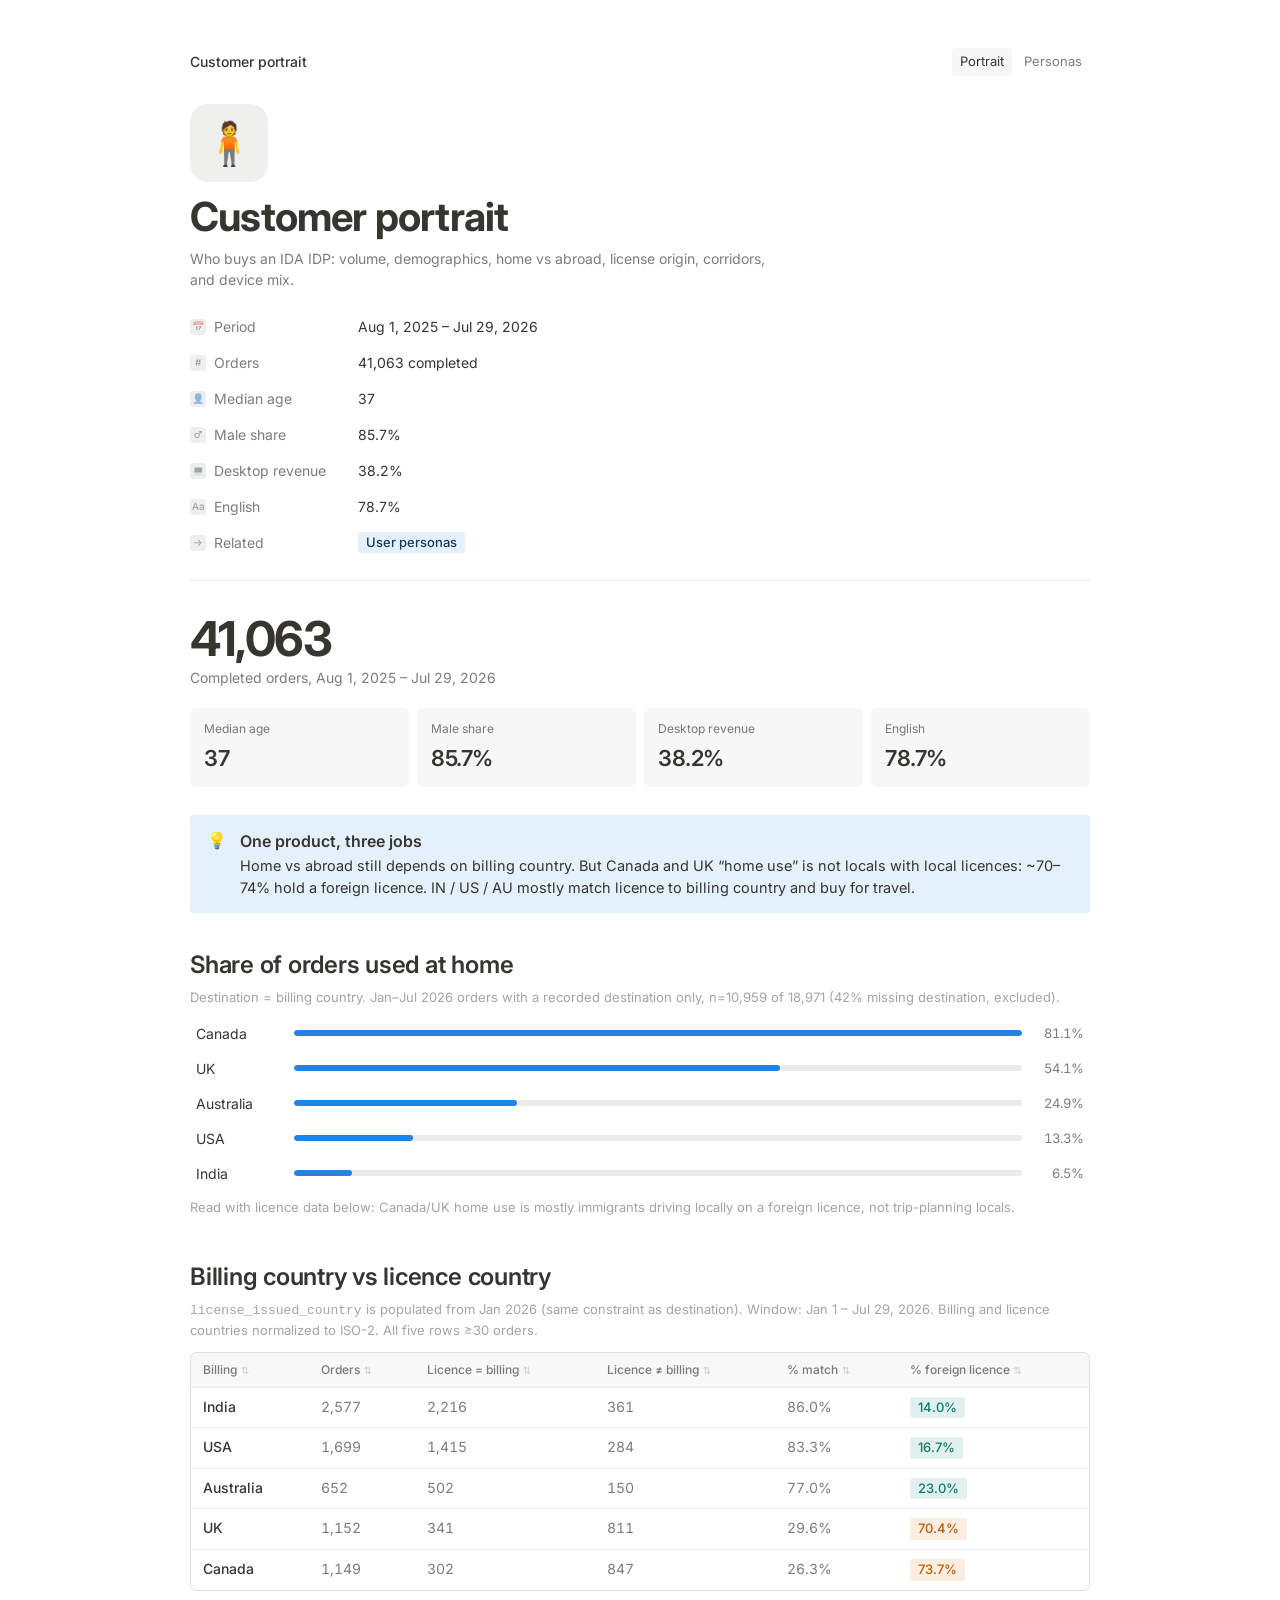
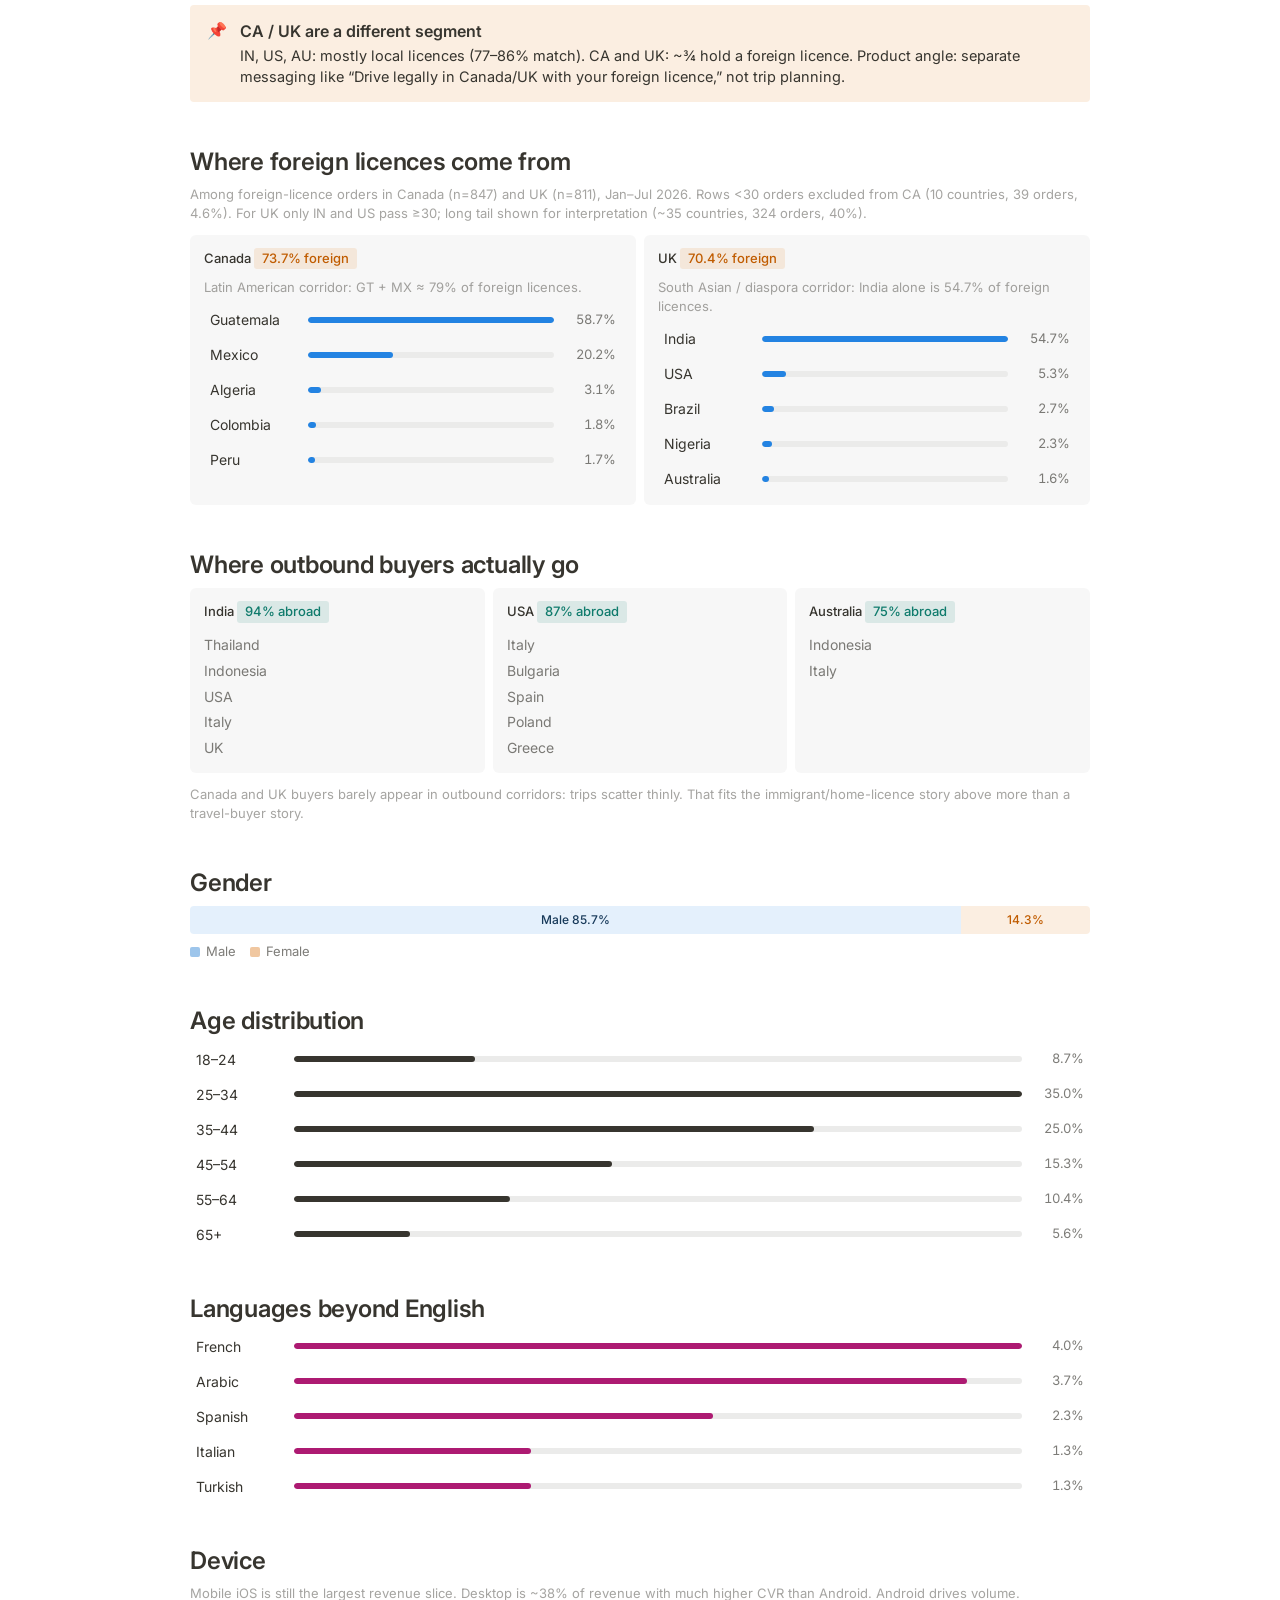
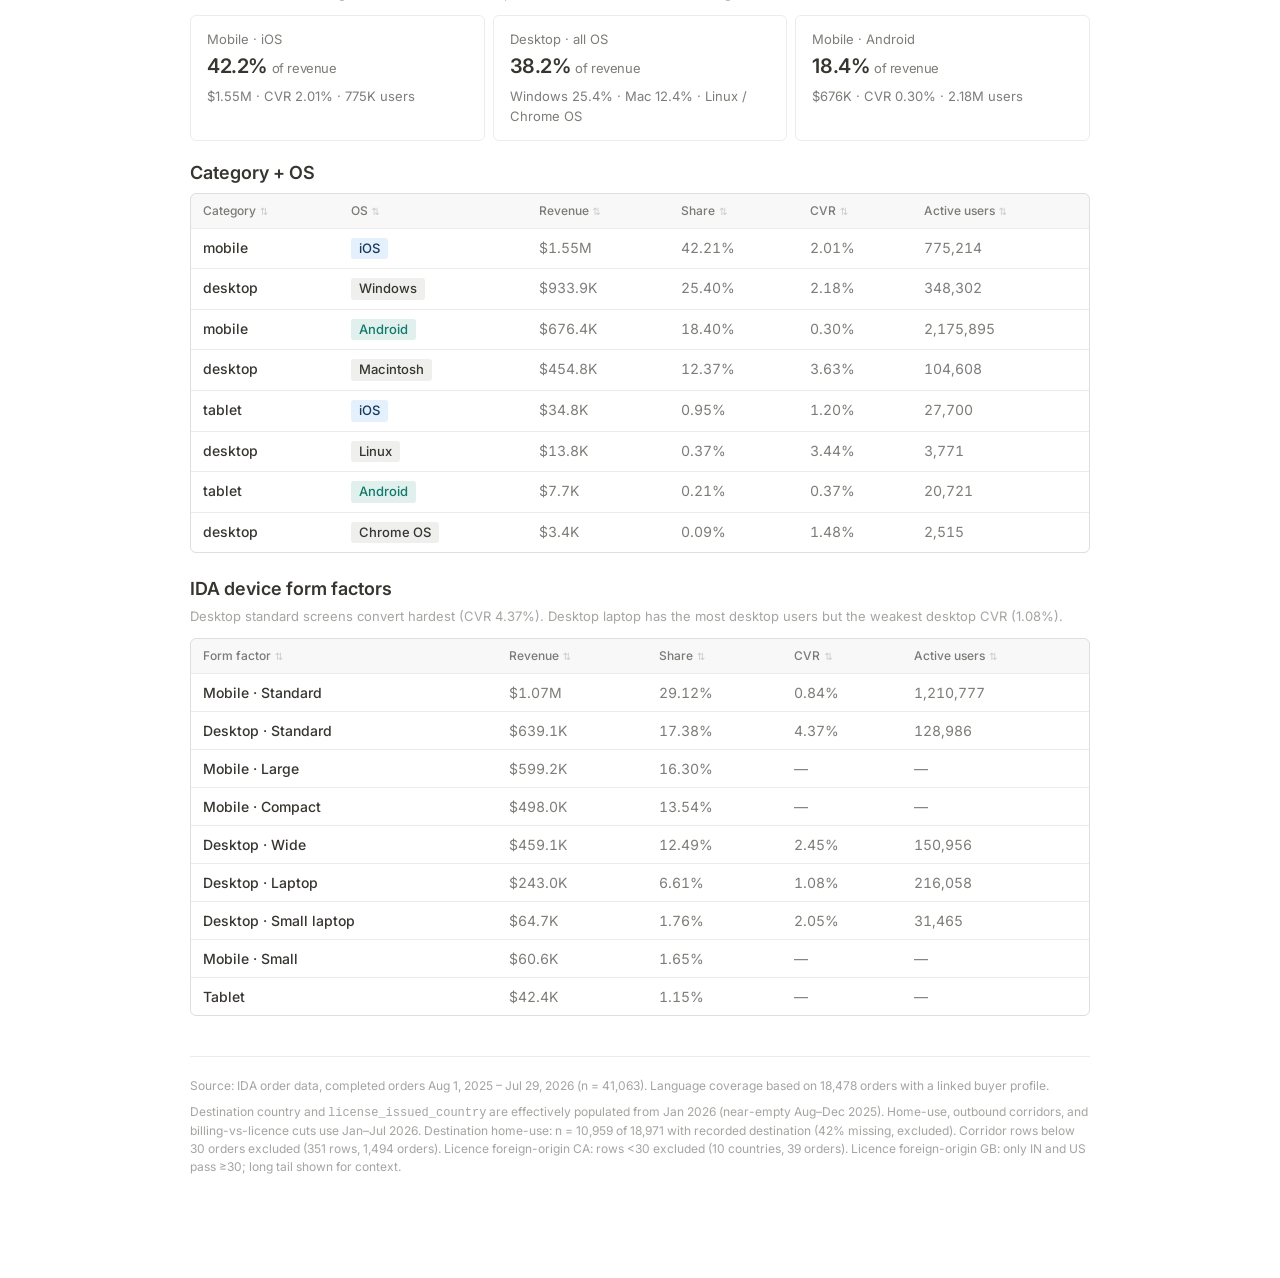
==== index.html @ 1bf88488 "Fix production root: redirect index to customer portrait. Co-authored-by: Cursor <cursoragent@cursor" ====
<!DOCTYPE html>
<html lang="en">
<head>
<meta charset="UTF-8">
<meta http-equiv="refresh" content="0; url=IDA_Customer_Portrait_Infographic.html">
<title>IDA Customer Portrait</title>
<link rel="canonical" href="IDA_Customer_Portrait_Infographic.html">
<script>location.replace("IDA_Customer_Portrait_Infographic.html");</script>
</head>
<body>
<p><a href="IDA_Customer_Portrait_Infographic.html">Customer portrait</a></p>
</body>
</html>
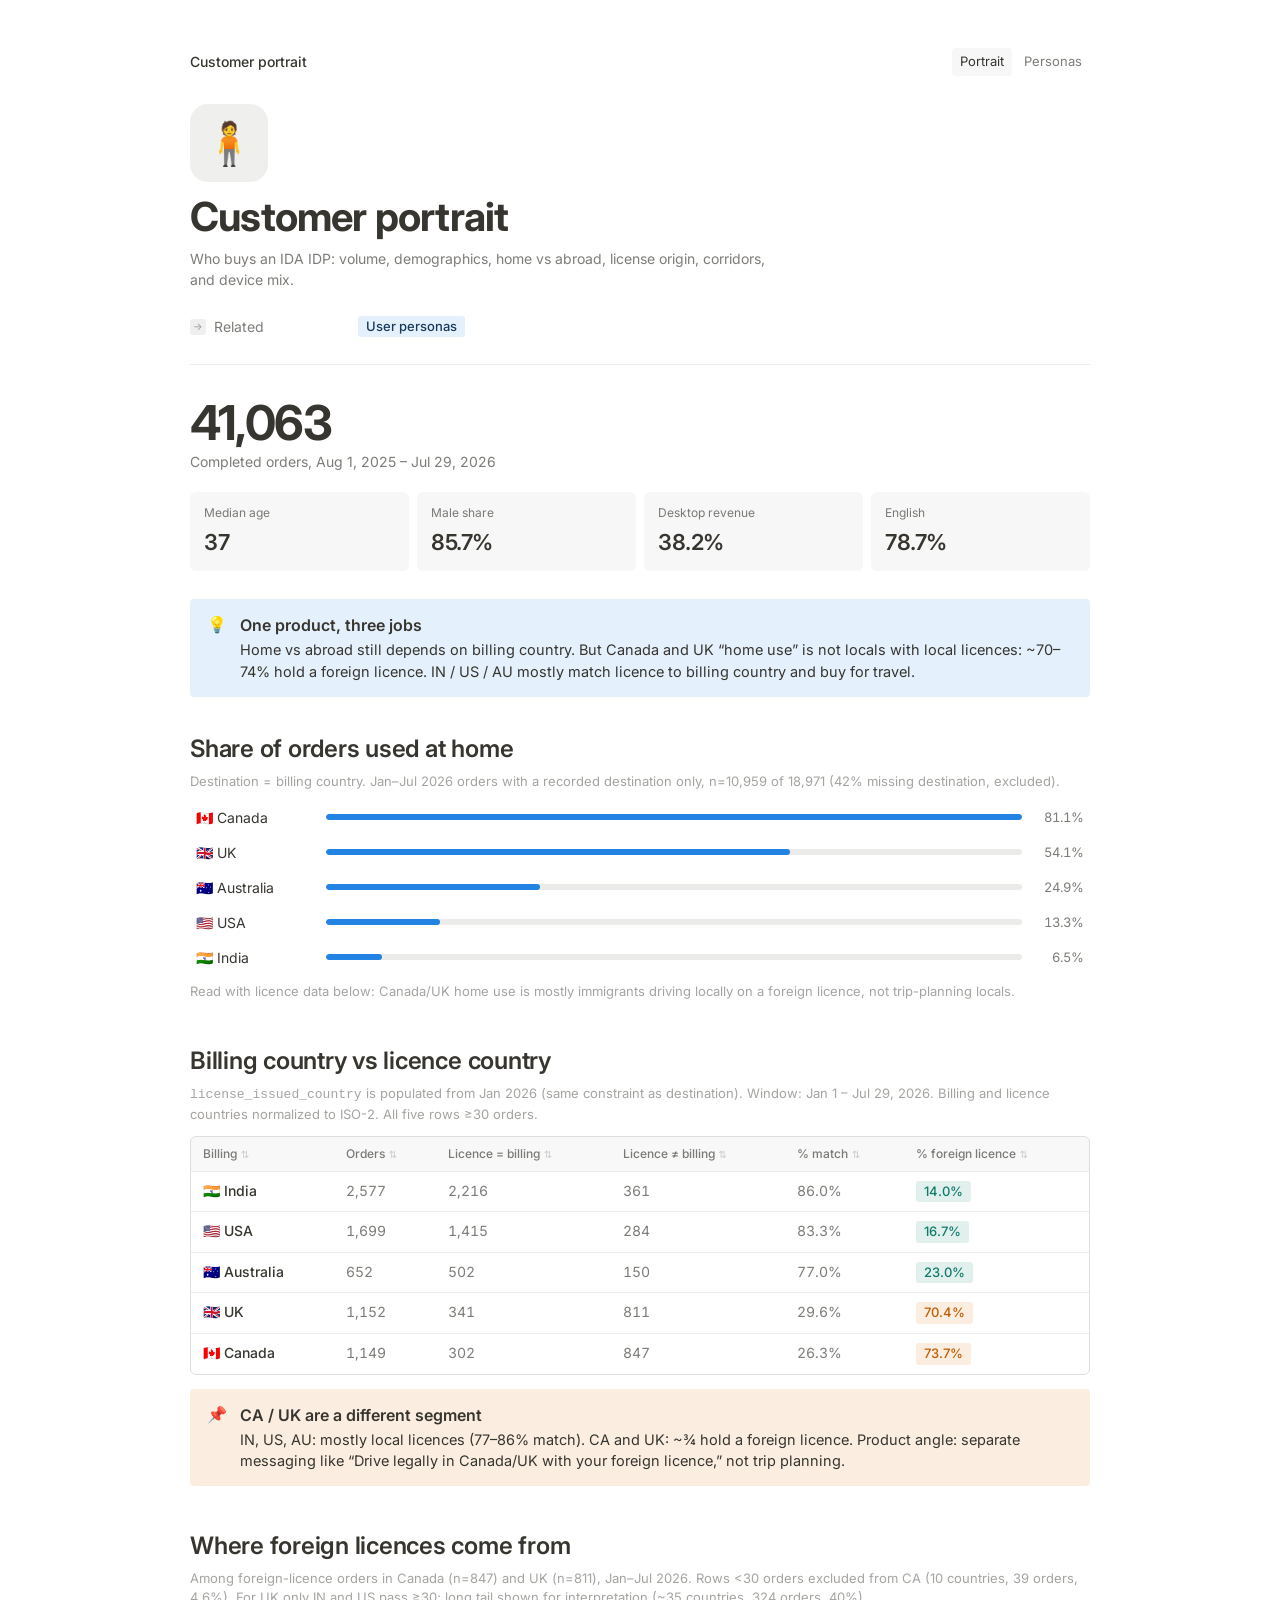
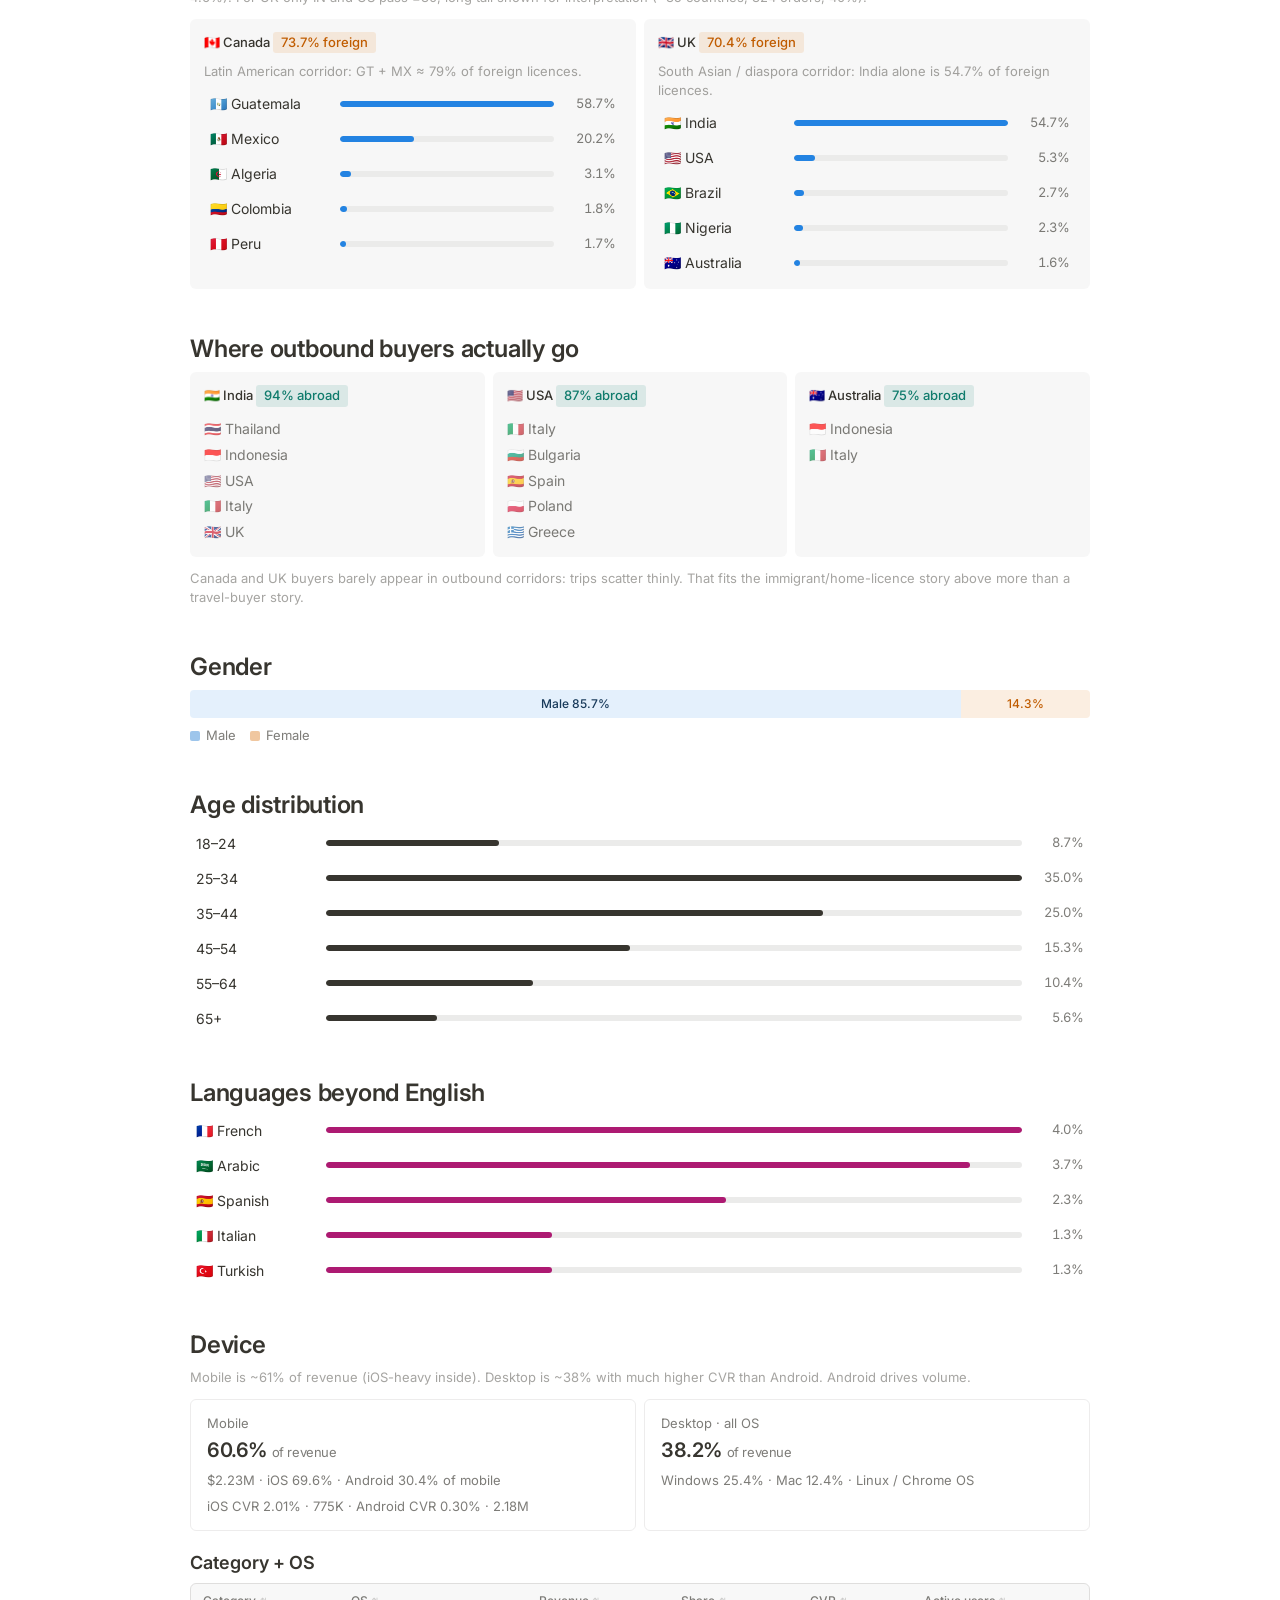
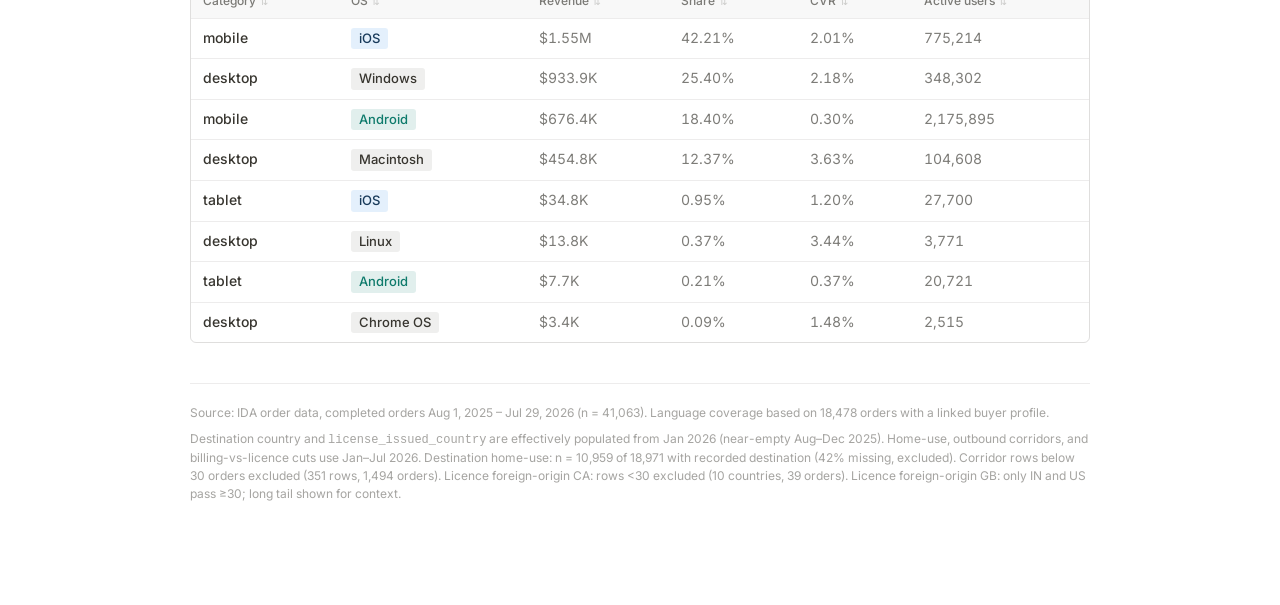
==== commit d4d8a725: "Serve portrait at / and personas at /personas, add favicon. Drop long HTML filenames and keep old pa" ====
--- a/index.html
+++ b/index.html
@@ -2,12 +2,330 @@
 <html lang="en">
 <head>
 <meta charset="UTF-8">
-<meta http-equiv="refresh" content="0; url=IDA_Customer_Portrait_Infographic.html">
-<title>IDA Customer Portrait</title>
-<link rel="canonical" href="IDA_Customer_Portrait_Infographic.html">
-<script>location.replace("IDA_Customer_Portrait_Infographic.html");</script>
+<meta name="viewport" content="width=device-width, initial-scale=1">
+<title>Customer portrait · IDA</title>
+<link rel="preconnect" href="https://fonts.googleapis.com">
+<link rel="preconnect" href="https://fonts.gstatic.com" crossorigin>
+<link href="https://fonts.googleapis.com/css2?family=Inter:wght@400;500;600;700&display=swap" rel="stylesheet">
+<link rel="stylesheet" href="notion.css">
+<link rel="icon" href="favicon.svg" type="image/svg+xml">
 </head>
 <body>
-<p><a href="IDA_Customer_Portrait_Infographic.html">Customer portrait</a></p>
+<div class="page">
+  <div class="topbar">
+    <div class="crumbs">
+      <span class="current">Customer portrait</span>
+    </div>
+    <div class="toplinks">
+      <a class="active" href="/">Portrait</a>
+      <a href="/personas">Personas</a>
+    </div>
+  </div>
+
+  <div class="page-icon" aria-hidden="true">🧍</div>
+  <h1>Customer portrait</h1>
+  <p class="page-desc">Who buys an IDA IDP: volume, demographics, home vs abroad, license origin, corridors, and device mix.</p>
+
+  <div class="props">
+    <div class="prop"><div class="k"><span class="dot">→</span>Related</div><div class="v"><a href="/personas" style="color:inherit;"><span class="tag blue">User personas</span></a></div></div>
+  </div>
+
+  <div class="hero-metric">
+    <div class="num">41,063</div>
+    <div class="lbl">Completed orders, Aug 1, 2025 – Jul 29, 2026</div>
+  </div>
+
+  <div class="kpi-row">
+    <div class="kpi"><div class="l">Median age</div><div class="v">37</div></div>
+    <div class="kpi"><div class="l">Male share</div><div class="v">85.7%</div></div>
+    <div class="kpi"><div class="l">Desktop revenue</div><div class="v">38.2%</div></div>
+    <div class="kpi"><div class="l">English</div><div class="v">78.7%</div></div>
+  </div>
+
+  <div class="callout">
+    <div class="ico">💡</div>
+    <div class="body">
+      <strong>One product, three jobs</strong>
+      <p>Home vs abroad still depends on billing country. But Canada and UK “home use” is not locals with local licences: ~70–74% hold a foreign licence. IN / US / AU mostly match licence to billing country and buy for travel.</p>
+    </div>
+  </div>
+
+  <section>
+    <h2>Share of orders used at home</h2>
+    <p class="caption">Destination = billing country. Jan–Jul 2026 orders with a recorded destination only, n=10,959 of 18,971 (42% missing destination, excluded).</p>
+    <div class="bar-list">
+      <div class="bar"><div class="name">🇨🇦 Canada</div><div class="track"><div class="fill" style="width:100%"></div></div><div class="pct">81.1%</div></div>
+      <div class="bar"><div class="name">🇬🇧 UK</div><div class="track"><div class="fill" style="width:66.7%"></div></div><div class="pct">54.1%</div></div>
+      <div class="bar"><div class="name">🇦🇺 Australia</div><div class="track"><div class="fill" style="width:30.7%"></div></div><div class="pct">24.9%</div></div>
+      <div class="bar"><div class="name">🇺🇸 USA</div><div class="track"><div class="fill" style="width:16.4%"></div></div><div class="pct">13.3%</div></div>
+      <div class="bar"><div class="name">🇮🇳 India</div><div class="track"><div class="fill" style="width:8%"></div></div><div class="pct">6.5%</div></div>
+    </div>
+    <p class="caption" style="margin-top:10px;">Read with licence data below: Canada/UK home use is mostly immigrants driving locally on a foreign licence, not trip-planning locals.</p>
+  </section>
+
+  <section>
+    <h2>Billing country vs licence country</h2>
+    <p class="caption"><code>license_issued_country</code> is populated from Jan 2026 (same constraint as destination). Window: Jan 1 – Jul 29, 2026. Billing and licence countries normalized to ISO-2. All five rows ≥30 orders.</p>
+    <div class="db">
+      <table>
+        <thead>
+          <tr>
+            <th>Billing</th>
+            <th>Orders</th>
+            <th>Licence = billing</th>
+            <th>Licence ≠ billing</th>
+            <th>% match</th>
+            <th>% foreign licence</th>
+          </tr>
+        </thead>
+        <tbody>
+          <tr>
+            <td class="title">🇮🇳 India</td>
+            <td class="num">2,577</td>
+            <td class="num">2,216</td>
+            <td class="num">361</td>
+            <td class="num">86.0%</td>
+            <td><span class="tag green">14.0%</span></td>
+          </tr>
+          <tr>
+            <td class="title">🇺🇸 USA</td>
+            <td class="num">1,699</td>
+            <td class="num">1,415</td>
+            <td class="num">284</td>
+            <td class="num">83.3%</td>
+            <td><span class="tag green">16.7%</span></td>
+          </tr>
+          <tr>
+            <td class="title">🇦🇺 Australia</td>
+            <td class="num">652</td>
+            <td class="num">502</td>
+            <td class="num">150</td>
+            <td class="num">77.0%</td>
+            <td><span class="tag green">23.0%</span></td>
+          </tr>
+          <tr>
+            <td class="title">🇬🇧 UK</td>
+            <td class="num">1,152</td>
+            <td class="num">341</td>
+            <td class="num">811</td>
+            <td class="num">29.6%</td>
+            <td><span class="tag orange">70.4%</span></td>
+          </tr>
+          <tr>
+            <td class="title">🇨🇦 Canada</td>
+            <td class="num">1,149</td>
+            <td class="num">302</td>
+            <td class="num">847</td>
+            <td class="num">26.3%</td>
+            <td><span class="tag orange">73.7%</span></td>
+          </tr>
+        </tbody>
+      </table>
+    </div>
+    <div class="callout orange" style="margin-top:14px;">
+      <div class="ico">📌</div>
+      <div class="body">
+        <strong>CA / UK are a different segment</strong>
+        <p>IN, US, AU: mostly local licences (77–86% match). CA and UK: ~¾ hold a foreign licence. Product angle: separate messaging like “Drive legally in Canada/UK with your foreign licence,” not trip planning.</p>
+      </div>
+    </div>
+  </section>
+
+  <section>
+    <h2>Where foreign licences come from</h2>
+    <p class="caption">Among foreign-licence orders in Canada (n=847) and UK (n=811), Jan–Jul 2026. Rows &lt;30 orders excluded from CA (10 countries, 39 orders, 4.6%). For UK only IN and US pass ≥30; long tail shown for interpretation (~35 countries, 324 orders, 40%).</p>
+    <div class="cols" style="grid-template-columns:1fr 1fr;">
+      <div class="col">
+        <div class="lbl">🇨🇦 Canada <span class="tag orange">73.7% foreign</span></div>
+        <p class="caption" style="margin:0 0 8px;">Latin American corridor: GT + MX ≈ 79% of foreign licences.</p>
+        <div class="bar-list">
+          <div class="bar"><div class="name">🇬🇹 Guatemala</div><div class="track"><div class="fill" style="width:100%"></div></div><div class="pct">58.7%</div></div>
+          <div class="bar"><div class="name">🇲🇽 Mexico</div><div class="track"><div class="fill" style="width:34.4%"></div></div><div class="pct">20.2%</div></div>
+          <div class="bar"><div class="name">🇩🇿 Algeria</div><div class="track"><div class="fill" style="width:5.3%"></div></div><div class="pct">3.1%</div></div>
+          <div class="bar"><div class="name">🇨🇴 Colombia</div><div class="track"><div class="fill" style="width:3.1%"></div></div><div class="pct">1.8%</div></div>
+          <div class="bar"><div class="name">🇵🇪 Peru</div><div class="track"><div class="fill" style="width:2.9%"></div></div><div class="pct">1.7%</div></div>
+        </div>
+      </div>
+      <div class="col">
+        <div class="lbl">🇬🇧 UK <span class="tag orange">70.4% foreign</span></div>
+        <p class="caption" style="margin:0 0 8px;">South Asian / diaspora corridor: India alone is 54.7% of foreign licences.</p>
+        <div class="bar-list">
+          <div class="bar"><div class="name">🇮🇳 India</div><div class="track"><div class="fill" style="width:100%"></div></div><div class="pct">54.7%</div></div>
+          <div class="bar"><div class="name">🇺🇸 USA</div><div class="track"><div class="fill" style="width:9.7%"></div></div><div class="pct">5.3%</div></div>
+          <div class="bar"><div class="name">🇧🇷 Brazil</div><div class="track"><div class="fill" style="width:4.9%"></div></div><div class="pct">2.7%</div></div>
+          <div class="bar"><div class="name">🇳🇬 Nigeria</div><div class="track"><div class="fill" style="width:4.2%"></div></div><div class="pct">2.3%</div></div>
+          <div class="bar"><div class="name">🇦🇺 Australia</div><div class="track"><div class="fill" style="width:2.9%"></div></div><div class="pct">1.6%</div></div>
+        </div>
+      </div>
+    </div>
+  </section>
+
+  <section>
+    <h2>Where outbound buyers actually go</h2>
+    <div class="cols">
+      <div class="col">
+        <div class="lbl">🇮🇳 India <span class="tag green">94% abroad</span></div>
+        <div class="list">
+          <div>🇹🇭 Thailand</div><div>🇮🇩 Indonesia</div><div>🇺🇸 USA</div><div>🇮🇹 Italy</div><div>🇬🇧 UK</div>
+        </div>
+      </div>
+      <div class="col">
+        <div class="lbl">🇺🇸 USA <span class="tag green">87% abroad</span></div>
+        <div class="list">
+          <div>🇮🇹 Italy</div><div>🇧🇬 Bulgaria</div><div>🇪🇸 Spain</div><div>🇵🇱 Poland</div><div>🇬🇷 Greece</div>
+        </div>
+      </div>
+      <div class="col">
+        <div class="lbl">🇦🇺 Australia <span class="tag green">75% abroad</span></div>
+        <div class="list">
+          <div>🇮🇩 Indonesia</div><div>🇮🇹 Italy</div>
+        </div>
+      </div>
+    </div>
+    <p class="caption">Canada and UK buyers barely appear in outbound corridors: trips scatter thinly. That fits the immigrant/home-licence story above more than a travel-buyer story.</p>
+  </section>
+
+  <section>
+    <h2>Gender</h2>
+    <div class="gender">
+      <div class="m" style="width:85.7%">Male 85.7%</div>
+      <div class="f" style="width:14.3%">14.3%</div>
+    </div>
+    <div class="legend">
+      <span><span class="sw" style="background:#9dc5eb;"></span>Male</span>
+      <span><span class="sw" style="background:#f0c7a0;"></span>Female</span>
+    </div>
+  </section>
+
+  <section>
+    <h2>Age distribution</h2>
+    <div class="bar-list">
+      <div class="bar"><div class="name">18–24</div><div class="track"><div class="fill dark" style="width:24.9%"></div></div><div class="pct">8.7%</div></div>
+      <div class="bar"><div class="name">25–34</div><div class="track"><div class="fill dark" style="width:100%"></div></div><div class="pct">35.0%</div></div>
+      <div class="bar"><div class="name">35–44</div><div class="track"><div class="fill dark" style="width:71.4%"></div></div><div class="pct">25.0%</div></div>
+      <div class="bar"><div class="name">45–54</div><div class="track"><div class="fill dark" style="width:43.7%"></div></div><div class="pct">15.3%</div></div>
+      <div class="bar"><div class="name">55–64</div><div class="track"><div class="fill dark" style="width:29.7%"></div></div><div class="pct">10.4%</div></div>
+      <div class="bar"><div class="name">65+</div><div class="track"><div class="fill dark" style="width:16%"></div></div><div class="pct">5.6%</div></div>
+    </div>
+  </section>
+
+  <section>
+    <h2>Languages beyond English</h2>
+    <div class="bar-list">
+      <div class="bar"><div class="name">🇫🇷 French</div><div class="track"><div class="fill pink" style="width:100%"></div></div><div class="pct">4.0%</div></div>
+      <div class="bar"><div class="name">🇸🇦 Arabic</div><div class="track"><div class="fill pink" style="width:92.5%"></div></div><div class="pct">3.7%</div></div>
+      <div class="bar"><div class="name">🇪🇸 Spanish</div><div class="track"><div class="fill pink" style="width:57.5%"></div></div><div class="pct">2.3%</div></div>
+      <div class="bar"><div class="name">🇮🇹 Italian</div><div class="track"><div class="fill pink" style="width:32.5%"></div></div><div class="pct">1.3%</div></div>
+      <div class="bar"><div class="name">🇹🇷 Turkish</div><div class="track"><div class="fill pink" style="width:32.5%"></div></div><div class="pct">1.3%</div></div>
+    </div>
+  </section>
+
+  <section>
+    <h2>Device</h2>
+    <p class="caption">Mobile is ~61% of revenue (iOS-heavy inside). Desktop is ~38% with much higher CVR than Android. Android drives volume.</p>
+
+    <div class="device-grid" style="margin-bottom:16px;">
+      <div class="device">
+        <div class="l">Mobile</div>
+        <div class="v">60.6% <span>of revenue</span></div>
+        <div class="m">$2.23M · iOS 69.6% · Android 30.4% of mobile</div>
+        <div class="m">iOS CVR 2.01% · 775K · Android CVR 0.30% · 2.18M</div>
+      </div>
+      <div class="device">
+        <div class="l">Desktop · all OS</div>
+        <div class="v">38.2% <span>of revenue</span></div>
+        <div class="m">Windows 25.4% · Mac 12.4% · Linux / Chrome OS</div>
+      </div>
+    </div>
+
+    <h3 style="margin-top:20px;">Category + OS</h3>
+    <div class="db">
+      <table>
+        <thead>
+          <tr>
+            <th>Category</th>
+            <th>OS</th>
+            <th>Revenue</th>
+            <th>Share</th>
+            <th>CVR</th>
+            <th>Active users</th>
+          </tr>
+        </thead>
+        <tbody>
+          <tr>
+            <td class="title">mobile</td>
+            <td><span class="tag blue">iOS</span></td>
+            <td class="num">$1.55M</td>
+            <td class="num">42.21%</td>
+            <td class="num">2.01%</td>
+            <td class="num">775,214</td>
+          </tr>
+          <tr>
+            <td class="title">desktop</td>
+            <td><span class="tag gray">Windows</span></td>
+            <td class="num">$933.9K</td>
+            <td class="num">25.40%</td>
+            <td class="num">2.18%</td>
+            <td class="num">348,302</td>
+          </tr>
+          <tr>
+            <td class="title">mobile</td>
+            <td><span class="tag green">Android</span></td>
+            <td class="num">$676.4K</td>
+            <td class="num">18.40%</td>
+            <td class="num">0.30%</td>
+            <td class="num">2,175,895</td>
+          </tr>
+          <tr>
+            <td class="title">desktop</td>
+            <td><span class="tag gray">Macintosh</span></td>
+            <td class="num">$454.8K</td>
+            <td class="num">12.37%</td>
+            <td class="num">3.63%</td>
+            <td class="num">104,608</td>
+          </tr>
+          <tr>
+            <td class="title">tablet</td>
+            <td><span class="tag blue">iOS</span></td>
+            <td class="num">$34.8K</td>
+            <td class="num">0.95%</td>
+            <td class="num">1.20%</td>
+            <td class="num">27,700</td>
+          </tr>
+          <tr>
+            <td class="title">desktop</td>
+            <td><span class="tag gray">Linux</span></td>
+            <td class="num">$13.8K</td>
+            <td class="num">0.37%</td>
+            <td class="num">3.44%</td>
+            <td class="num">3,771</td>
+          </tr>
+          <tr>
+            <td class="title">tablet</td>
+            <td><span class="tag green">Android</span></td>
+            <td class="num">$7.7K</td>
+            <td class="num">0.21%</td>
+            <td class="num">0.37%</td>
+            <td class="num">20,721</td>
+          </tr>
+          <tr>
+            <td class="title">desktop</td>
+            <td><span class="tag gray">Chrome OS</span></td>
+            <td class="num">$3.4K</td>
+            <td class="num">0.09%</td>
+            <td class="num">1.48%</td>
+            <td class="num">2,515</td>
+          </tr>
+        </tbody>
+      </table>
+    </div>
+  </section>
+
+  <div class="sources">
+    <p>Source: IDA order data, completed orders Aug 1, 2025 – Jul 29, 2026 (n = 41,063). Language coverage based on 18,478 orders with a linked buyer profile.</p>
+    <p>Destination country and <code>license_issued_country</code> are effectively populated from Jan 2026 (near-empty Aug–Dec 2025). Home-use, outbound corridors, and billing-vs-licence cuts use Jan–Jul 2026. Destination home-use: n = 10,959 of 18,971 with recorded destination (42% missing, excluded). Corridor rows below 30 orders excluded (351 rows, 1,494 orders). Licence foreign-origin CA: rows &lt;30 excluded (10 countries, 39 orders). Licence foreign-origin GB: only IN and US pass ≥30; long tail shown for context.</p>
+  </div>
+</div>
+<script src="tablesort.js"></script>
 </body>
 </html>
--- a/notion.css
+++ b/notion.css
@@ -0,0 +1,284 @@
+/* Notion-like report shell */
+:root{
+  --bg:#ffffff;
+  --app:#f7f7f5;
+  --text:#37352f;
+  --text2:rgba(55,53,47,.65);
+  --text3:rgba(55,53,47,.45);
+  --border:rgba(55,53,47,.09);
+  --border2:rgba(55,53,47,.16);
+  --hover:rgba(55,53,47,.04);
+  --blue:#2383e2;
+  --blue-bg:rgba(35,131,226,.12);
+  --blue-text:#183a5a;
+  --gray-bg:rgba(55,53,47,.08);
+  --green-bg:rgba(15,123,108,.12);
+  --green-text:#0f7b6c;
+  --orange-bg:rgba(217,115,13,.12);
+  --orange-text:#c05c00;
+  --pink-bg:rgba(173,26,114,.1);
+  --pink-text:#9a2f6a;
+  --brown-bg:rgba(100,71,58,.12);
+  --brown-text:#64473a;
+  --yellow-bg:rgba(203,145,47,.16);
+  --yellow-text:#8a6a1f;
+  --red-bg:rgba(212,76,71,.12);
+  --red-text:#c4554d;
+  --purple-bg:rgba(105,64,165,.12);
+  --purple-text:#6940a5;
+  --track:#ebebea;
+  --fill:#37352f;
+  --fill2:#2383e2;
+  --radius:4px;
+}
+*{box-sizing:border-box;}
+html{background:var(--app);}
+body{
+  margin:0;
+  background:var(--bg);
+  color:var(--text);
+  font-family:Inter,ui-sans-serif,system-ui,-apple-system,BlinkMacSystemFont,"Segoe UI",Helvetica,Arial,sans-serif;
+  font-size:16px;
+  line-height:1.5;
+  -webkit-font-smoothing:antialiased;
+}
+a{color:inherit;}
+.page{
+  max-width:900px;
+  margin:0 auto;
+  min-height:100vh;
+  padding:48px 0 96px;
+  background:var(--bg);
+}
+@media (max-width:900px){
+  .page{padding:32px 24px 64px;}
+}
+
+/* chrome */
+.topbar{
+  display:flex; align-items:center; justify-content:space-between;
+  gap:16px; margin:0 0 28px; font-size:14px; color:var(--text2);
+}
+.crumbs{display:flex; align-items:center; gap:6px; flex-wrap:wrap; min-width:0;}
+.crumbs a{
+  color:var(--text2); text-decoration:none; padding:2px 4px; border-radius:var(--radius);
+}
+.crumbs a:hover{background:var(--hover);}
+.crumbs .sep{opacity:.45;}
+.crumbs .current{color:var(--text); font-weight:500;}
+.toplinks{display:flex; gap:4px; flex-shrink:0;}
+.toplinks a{
+  text-decoration:none; color:var(--text2); font-size:13px;
+  padding:4px 8px; border-radius:var(--radius);
+}
+.toplinks a:hover,.toplinks a.active{background:var(--hover); color:var(--text);}
+
+/* title block */
+.page-icon{
+  width:78px; height:78px; border-radius:18px;
+  display:flex; align-items:center; justify-content:center;
+  font-size:42px; line-height:1; margin:0 0 12px;
+  background:var(--gray-bg);
+}
+h1{
+  font-size:40px; font-weight:700; letter-spacing:-0.02em;
+  line-height:1.15; margin:0 0 8px; color:var(--text);
+}
+.page-desc{
+  font-size:14px; color:var(--text2); margin:0 0 20px; max-width:42em;
+}
+
+/* properties like Notion */
+.props{
+  display:flex; flex-direction:column; gap:2px;
+  margin:0 0 28px; padding-bottom:20px; border-bottom:1px solid var(--border);
+}
+.prop{
+  display:grid; grid-template-columns:160px 1fr; gap:8px;
+  align-items:center; min-height:34px; padding:2px 0;
+  font-size:14px;
+}
+.prop .k{color:var(--text2); display:flex; align-items:center; gap:8px;}
+.prop .k .dot{
+  width:16px; height:16px; border-radius:3px; background:var(--gray-bg);
+  display:inline-flex; align-items:center; justify-content:center;
+  font-size:10px; color:var(--text3);
+}
+.prop .v{color:var(--text);}
+.prop .v.muted{color:var(--text2);}
+
+/* tags / selects */
+.tag{
+  display:inline-flex; align-items:center;
+  font-size:13px; font-weight:500; line-height:1.2;
+  padding:3px 8px; border-radius:3px; margin:1px 2px 1px 0;
+  white-space:nowrap;
+}
+.tag.gray{background:var(--gray-bg); color:var(--text);}
+.tag.blue{background:var(--blue-bg); color:var(--blue-text);}
+.tag.green{background:var(--green-bg); color:var(--green-text);}
+.tag.orange{background:var(--orange-bg); color:var(--orange-text);}
+.tag.yellow{background:var(--yellow-bg); color:var(--yellow-text);}
+.tag.pink{background:var(--pink-bg); color:var(--pink-text);}
+.tag.brown{background:var(--brown-bg); color:var(--brown-text);}
+.tag.red{background:var(--red-bg); color:var(--red-text);}
+.tag.purple{background:var(--purple-bg); color:var(--purple-text);}
+
+/* blocks */
+section{margin:0 0 36px;}
+h2{
+  font-size:24px; font-weight:600; letter-spacing:-0.01em;
+  margin:0 0 8px; padding-top:8px; line-height:1.3;
+}
+h3{
+  font-size:18px; font-weight:600; margin:0 0 6px; line-height:1.3;
+}
+.note,.caption{
+  font-size:13px; color:var(--text3); margin:0 0 12px; line-height:1.45;
+}
+p{margin:0 0 8px;}
+.divider{
+  height:1px; background:var(--border); margin:8px 0 28px; border:0;
+}
+
+/* callout */
+.callout{
+  display:flex; gap:12px; align-items:flex-start;
+  background:var(--blue-bg); border-radius:4px;
+  padding:14px 16px; margin:0 0 28px;
+}
+.callout.green{background:var(--green-bg);}
+.callout.orange{background:var(--orange-bg);}
+.callout.gray{background:var(--gray-bg);}
+.callout .ico{
+  flex-shrink:0; width:22px; text-align:center; font-size:16px; line-height:1.4;
+}
+.callout .body{min-width:0;}
+.callout .body strong{display:block; font-weight:600; margin-bottom:2px;}
+.callout .body p{margin:0; font-size:14.5px; line-height:1.5; color:var(--text);}
+
+/* hero metric */
+.hero-metric{
+  display:flex; flex-direction:column; gap:2px;
+  padding:4px 0 20px;
+}
+.hero-metric .num{
+  font-size:48px; font-weight:700; letter-spacing:-0.03em; line-height:1.1;
+}
+.hero-metric .lbl{font-size:14px; color:var(--text2);}
+
+/* KPI as property-ish tiles */
+.kpi-row{
+  display:grid; grid-template-columns:repeat(4,1fr); gap:8px;
+  margin:0 0 28px;
+}
+.kpi{
+  background:var(--hover); border-radius:6px; padding:12px 14px;
+}
+.kpi .l{font-size:12px; color:var(--text2); margin-bottom:4px;}
+.kpi .v{font-size:22px; font-weight:600; letter-spacing:-0.02em;}
+
+/* bars */
+.bar-list{display:flex; flex-direction:column; gap:6px;}
+.bar{
+  display:grid; grid-template-columns:120px 1fr 52px; gap:10px;
+  align-items:center; padding:4px 6px; border-radius:4px;
+}
+.bar .name{font-size:14px; color:var(--text);}
+.bar .track{height:6px; background:var(--track); border-radius:3px; overflow:hidden;}
+.bar .fill{height:100%; border-radius:3px; background:var(--fill2);}
+.bar .fill.dark{background:var(--fill);}
+.bar .fill.pink{background:#ad1a72;}
+.bar .pct{font-size:13px; color:var(--text2); text-align:right; font-variant-numeric:tabular-nums;}
+
+/* gender */
+.gender{
+  display:flex; height:28px; border-radius:4px; overflow:hidden; margin:8px 0;
+  font-size:12px; font-weight:500;
+}
+.gender > div{display:flex; align-items:center; justify-content:center; padding:0 8px;}
+.gender .m{background:var(--blue-bg); color:var(--blue-text);}
+.gender .f{background:var(--orange-bg); color:var(--orange-text);}
+.legend{display:flex; gap:14px; margin-top:8px; font-size:13px; color:var(--text2);}
+.legend span{display:inline-flex; align-items:center; gap:6px;}
+.sw{width:10px; height:10px; border-radius:2px; display:inline-block;}
+
+/* columns / corridors */
+.cols{display:grid; grid-template-columns:repeat(3,1fr); gap:8px; margin:8px 0 12px;}
+.col{
+  background:var(--hover); border-radius:6px; padding:12px 14px;
+}
+.col .lbl{font-size:13px; font-weight:500; margin-bottom:8px;}
+.col .list{font-size:14px; color:var(--text2); line-height:1.7;}
+.col .list div{padding:1px 0;}
+
+/* device cards → notion blocks */
+.device-grid{display:grid; grid-template-columns:1fr 1fr; gap:8px;}
+.device-grid.three{grid-template-columns:1fr 1fr 1fr;}
+.device{
+  border:1px solid var(--border); border-radius:6px; padding:14px 16px;
+}
+.device .l{font-size:13px; color:var(--text2); margin-bottom:2px;}
+.device .v{font-size:20px; font-weight:600; letter-spacing:-0.02em;}
+.device .v span{font-size:13px; font-weight:400; color:var(--text2);}
+.device .m{font-size:13px; color:var(--text2); margin-top:6px;}
+
+/* table (database vibe) */
+.db{
+  border:1px solid var(--border2); border-radius:6px; overflow:hidden;
+  margin:8px 0 12px; font-size:14px;
+}
+.db table{width:100%; border-collapse:collapse;}
+.db th,.db td{
+  text-align:left; padding:8px 12px; border-bottom:1px solid var(--border);
+  vertical-align:top;
+}
+.db th{
+  font-size:12px; font-weight:500; color:var(--text2);
+  background:rgba(55,53,47,.03);
+}
+.db th.sortable{
+  cursor:pointer; user-select:none; white-space:nowrap;
+}
+.db th.sortable:hover{background:rgba(55,53,47,.06); color:var(--text);}
+.db th.sortable .sort-ind{
+  display:inline-block; margin-left:4px; opacity:.35; font-size:10px; vertical-align:middle;
+}
+.db th.sortable .sort-ind::after{content:"⇅";}
+.db th.sortable[data-sort="asc"] .sort-ind{opacity:.9;}
+.db th.sortable[data-sort="asc"] .sort-ind::after{content:"↑";}
+.db th.sortable[data-sort="desc"] .sort-ind{opacity:.9;}
+.db th.sortable[data-sort="desc"] .sort-ind::after{content:"↓";}
+.db tr:last-child td{border-bottom:0;}
+.db tbody tr:hover td{background:var(--hover);}
+.db .num{font-variant-numeric:tabular-nums; color:var(--text2);}
+.db .title{font-weight:500;}
+
+/* personas */
+.persona-grid{display:grid; grid-template-columns:1fr 1fr; gap:8px;}
+.persona{
+  border:1px solid var(--border); border-radius:6px; padding:16px;
+}
+.persona > p{font-size:14px; color:var(--text2); line-height:1.5; margin:0 0 10px;}
+.chips{display:flex; flex-wrap:wrap; gap:4px; margin:0 0 12px;}
+.why{
+  font-size:13px; color:var(--text); line-height:1.45; margin:0;
+  padding-top:10px; border-top:1px solid var(--border);
+}
+.why strong{font-weight:600;}
+.meta-line{font-size:13px; color:var(--text2); margin:0 0 8px;}
+.meta-line b{color:var(--text); font-weight:500;}
+
+/* footer / source */
+.sources{
+  margin-top:40px; padding-top:20px; border-top:1px solid var(--border);
+  font-size:12px; color:var(--text3); line-height:1.5;
+}
+.sources p{margin:0 0 8px;}
+
+@media (max-width:720px){
+  .kpi-row,.cols,.device-grid,.device-grid.three,.persona-grid{grid-template-columns:1fr !important;}
+  .prop{grid-template-columns:1fr; gap:2px; padding:6px 0;}
+  .bar{grid-template-columns:100px 1fr 44px;}
+  h1{font-size:32px;}
+}
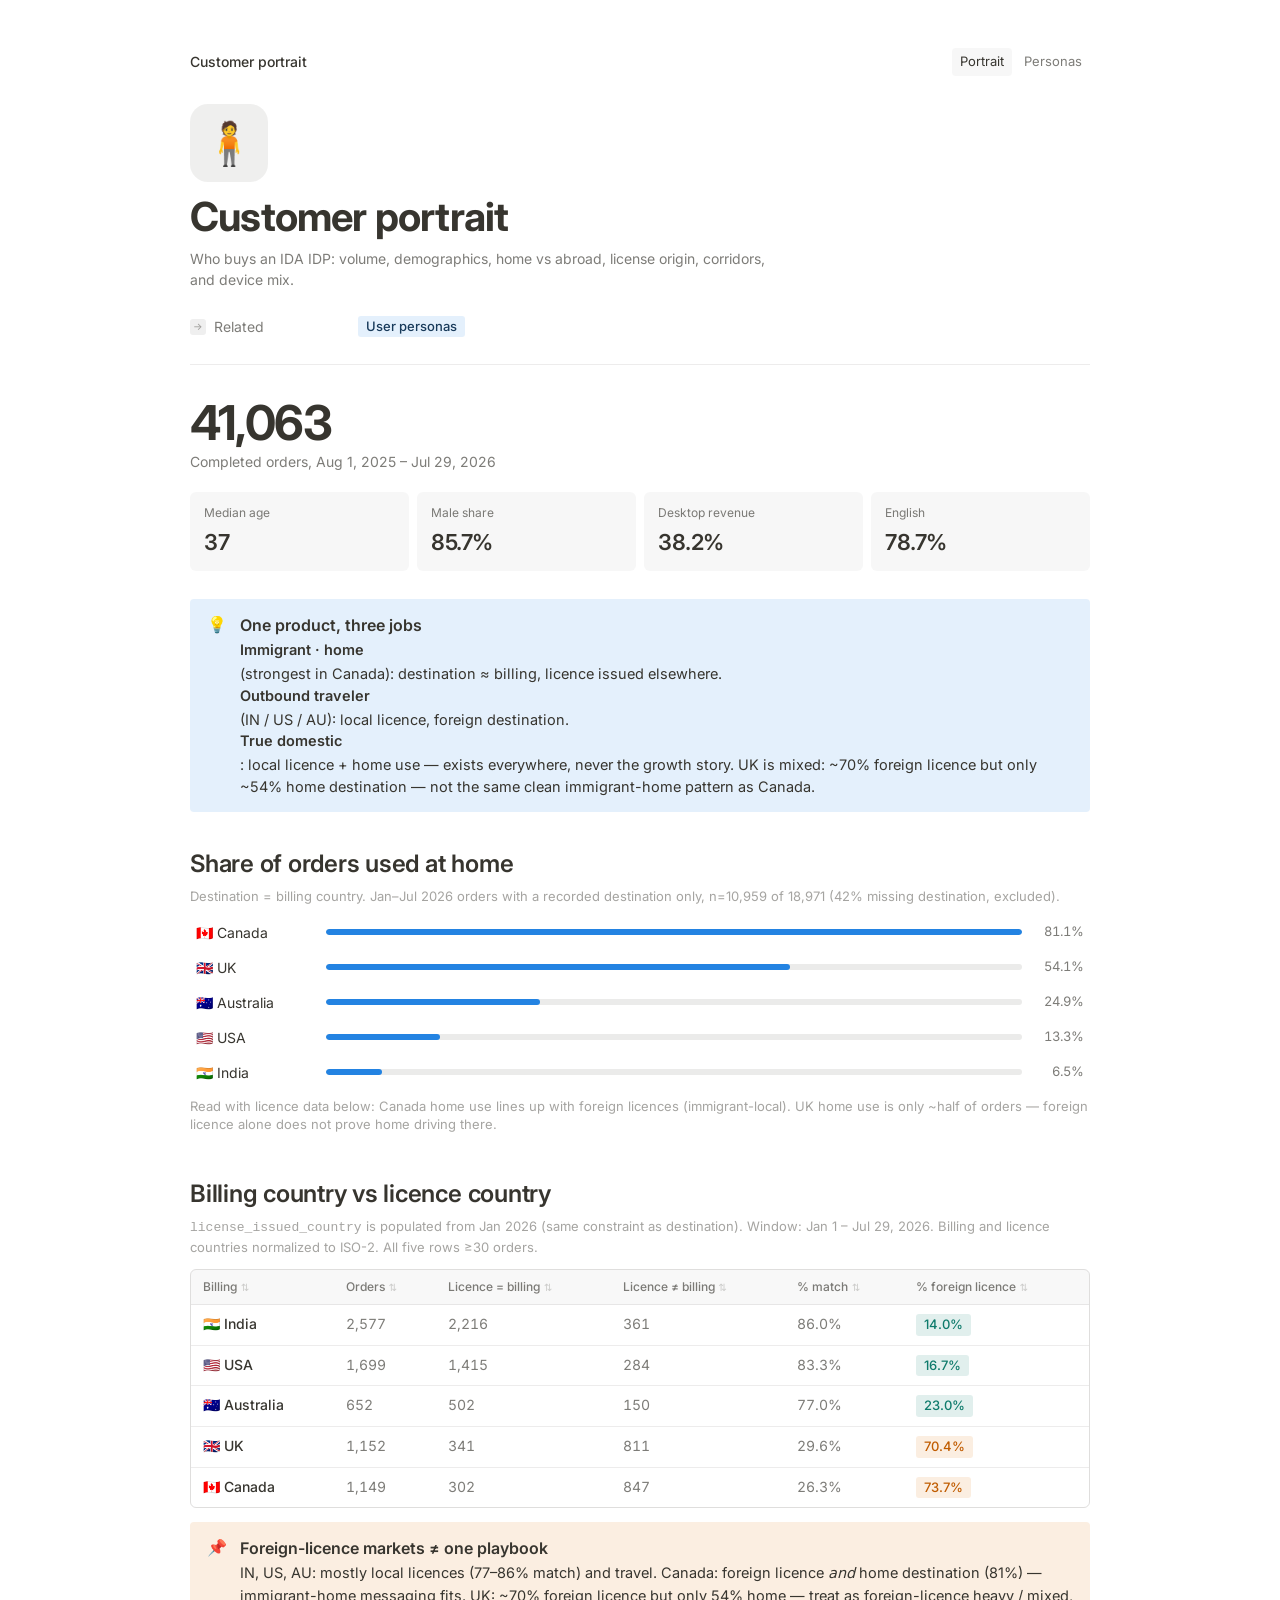
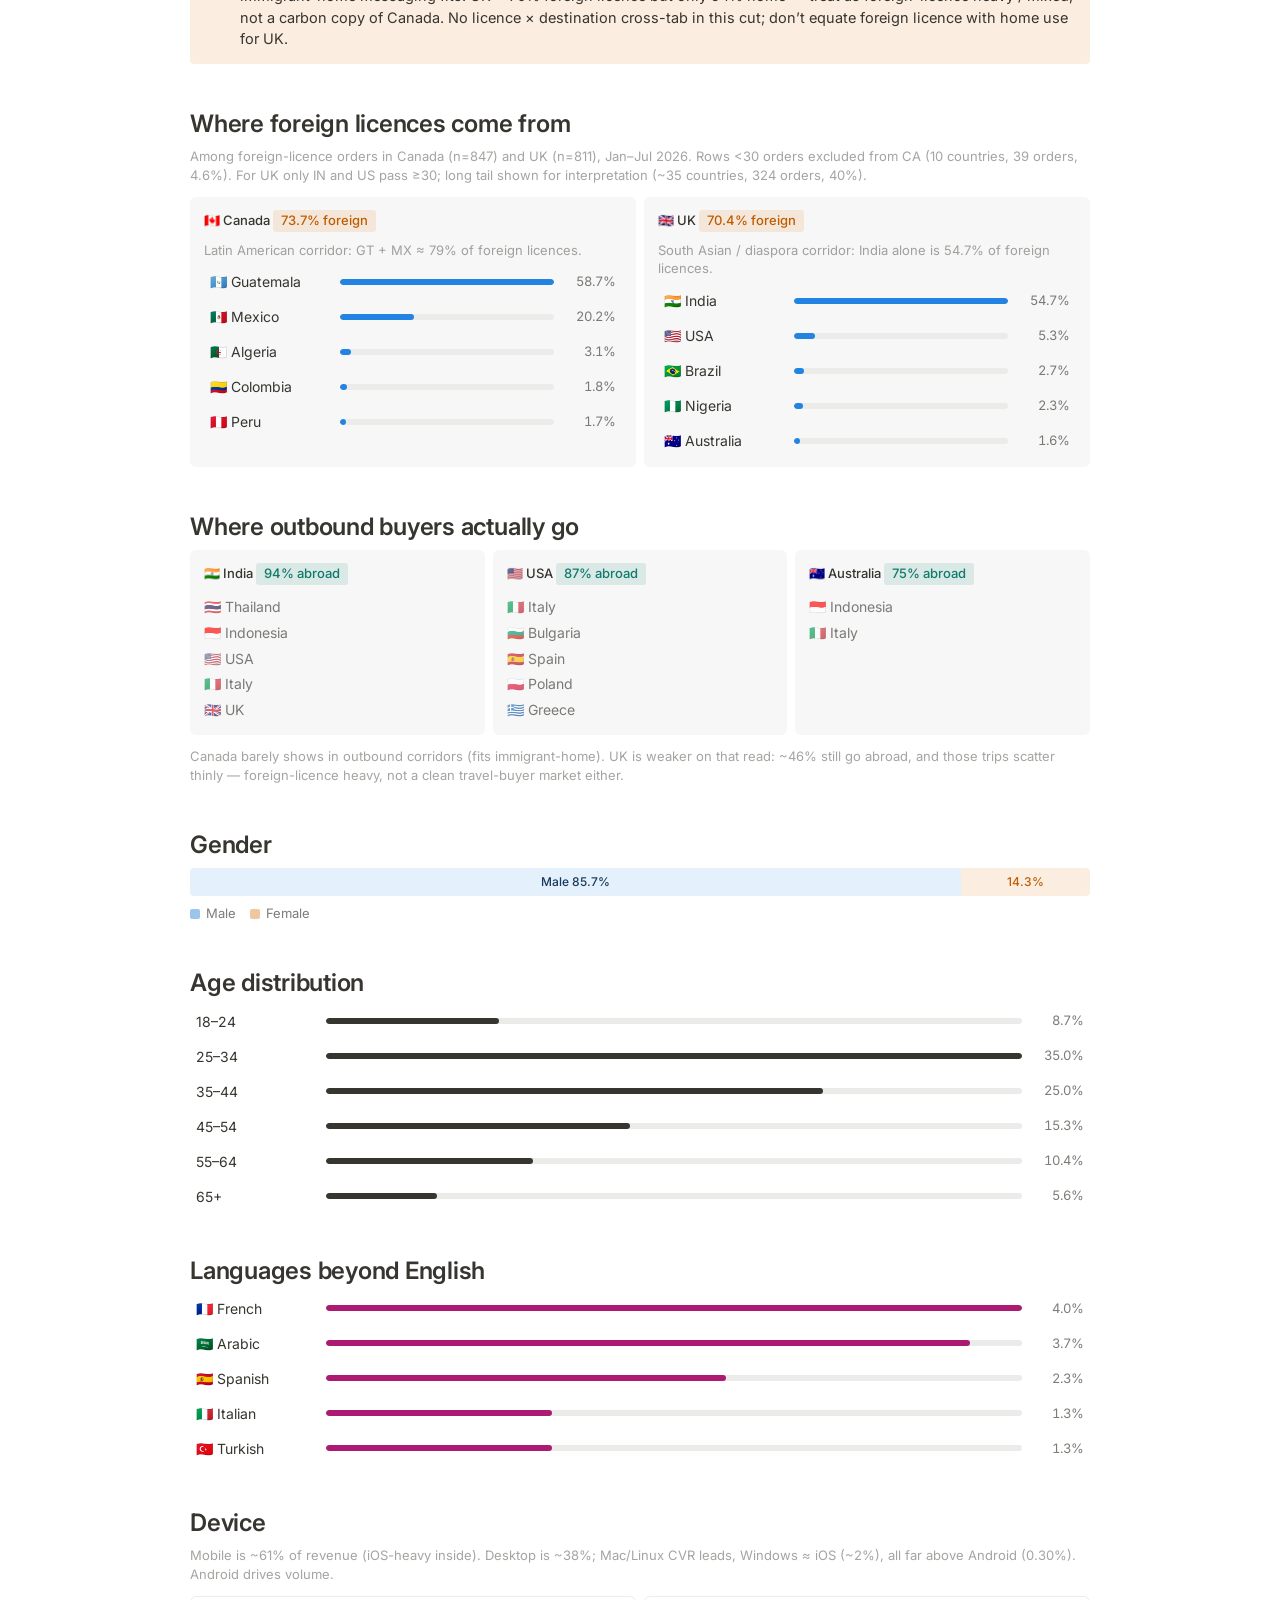
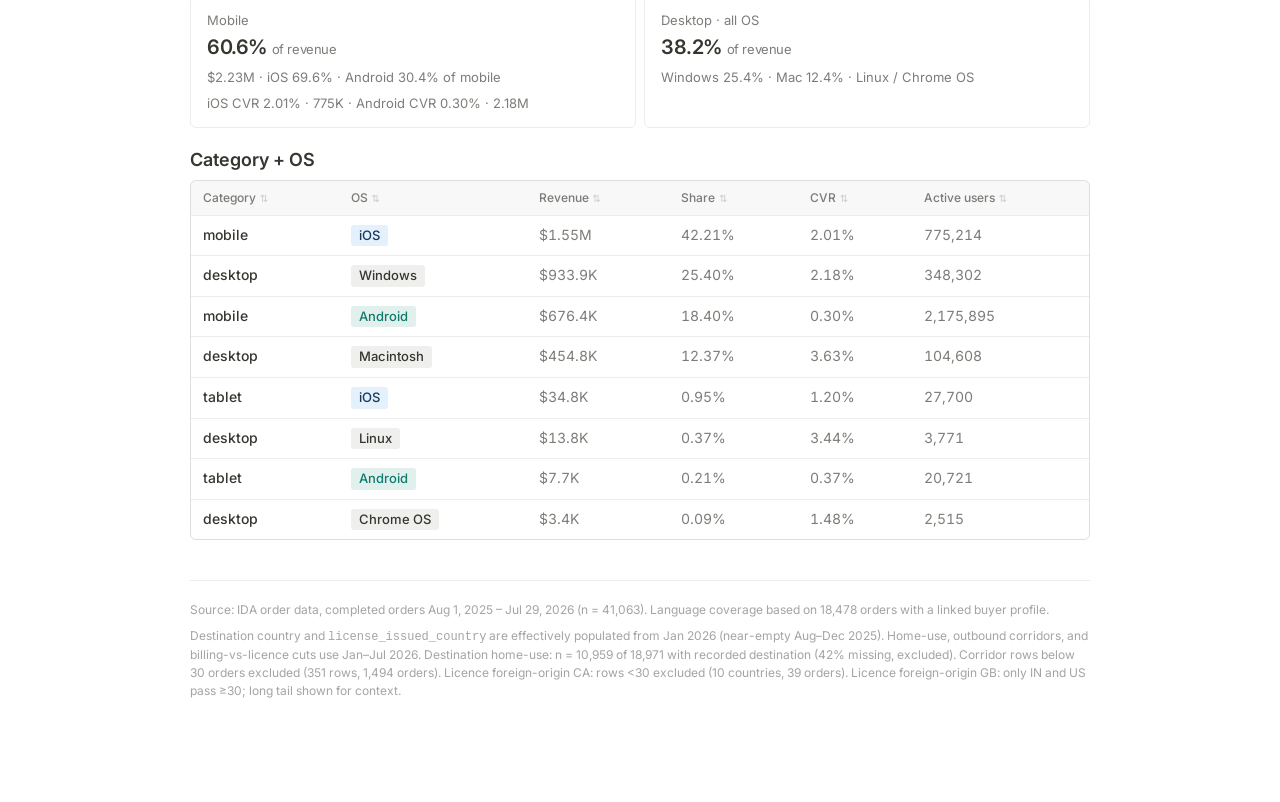
==== commit 3df4a3a7: "Fix narrative contradictions: UK as mixed, CA ≠ UK, drop unsupported claims. Separate Canada immigra" ====
--- a/index.html
+++ b/index.html
@@ -46,7 +46,7 @@
     <div class="ico">💡</div>
     <div class="body">
       <strong>One product, three jobs</strong>
-      <p>Home vs abroad still depends on billing country. But Canada and UK “home use” is not locals with local licences: ~70–74% hold a foreign licence. IN / US / AU mostly match licence to billing country and buy for travel.</p>
+      <p><strong>Immigrant · home</strong> (strongest in Canada): destination ≈ billing, licence issued elsewhere. <strong>Outbound traveler</strong> (IN / US / AU): local licence, foreign destination. <strong>True domestic</strong>: local licence + home use — exists everywhere, never the growth story. UK is mixed: ~70% foreign licence but only ~54% home destination — not the same clean immigrant-home pattern as Canada.</p>
     </div>
   </div>
 
@@ -60,7 +60,7 @@
       <div class="bar"><div class="name">🇺🇸 USA</div><div class="track"><div class="fill" style="width:16.4%"></div></div><div class="pct">13.3%</div></div>
       <div class="bar"><div class="name">🇮🇳 India</div><div class="track"><div class="fill" style="width:8%"></div></div><div class="pct">6.5%</div></div>
     </div>
-    <p class="caption" style="margin-top:10px;">Read with licence data below: Canada/UK home use is mostly immigrants driving locally on a foreign licence, not trip-planning locals.</p>
+    <p class="caption" style="margin-top:10px;">Read with licence data below: Canada home use lines up with foreign licences (immigrant-local). UK home use is only ~half of orders — foreign licence alone does not prove home driving there.</p>
   </section>
 
   <section>
@@ -125,8 +125,8 @@
     <div class="callout orange" style="margin-top:14px;">
       <div class="ico">📌</div>
       <div class="body">
-        <strong>CA / UK are a different segment</strong>
-        <p>IN, US, AU: mostly local licences (77–86% match). CA and UK: ~¾ hold a foreign licence. Product angle: separate messaging like “Drive legally in Canada/UK with your foreign licence,” not trip planning.</p>
+        <strong>Foreign-licence markets ≠ one playbook</strong>
+        <p>IN, US, AU: mostly local licences (77–86% match) and travel. Canada: foreign licence <em>and</em> home destination (81%) — immigrant-home messaging fits. UK: ~70% foreign licence but only 54% home — treat as foreign-licence heavy / mixed, not a carbon copy of Canada. No licence × destination cross-tab in this cut; don’t equate foreign licence with home use for UK.</p>
       </div>
     </div>
   </section>
@@ -182,7 +182,7 @@
         </div>
       </div>
     </div>
-    <p class="caption">Canada and UK buyers barely appear in outbound corridors: trips scatter thinly. That fits the immigrant/home-licence story above more than a travel-buyer story.</p>
+    <p class="caption">Canada barely shows in outbound corridors (fits immigrant-home). UK is weaker on that read: ~46% still go abroad, and those trips scatter thinly — foreign-licence heavy, not a clean travel-buyer market either.</p>
   </section>
 
   <section>
@@ -222,7 +222,7 @@
 
   <section>
     <h2>Device</h2>
-    <p class="caption">Mobile is ~61% of revenue (iOS-heavy inside). Desktop is ~38% with much higher CVR than Android. Android drives volume.</p>
+    <p class="caption">Mobile is ~61% of revenue (iOS-heavy inside). Desktop is ~38%; Mac/Linux CVR leads, Windows ≈ iOS (~2%), all far above Android (0.30%). Android drives volume.</p>
 
     <div class="device-grid" style="margin-bottom:16px;">
       <div class="device">
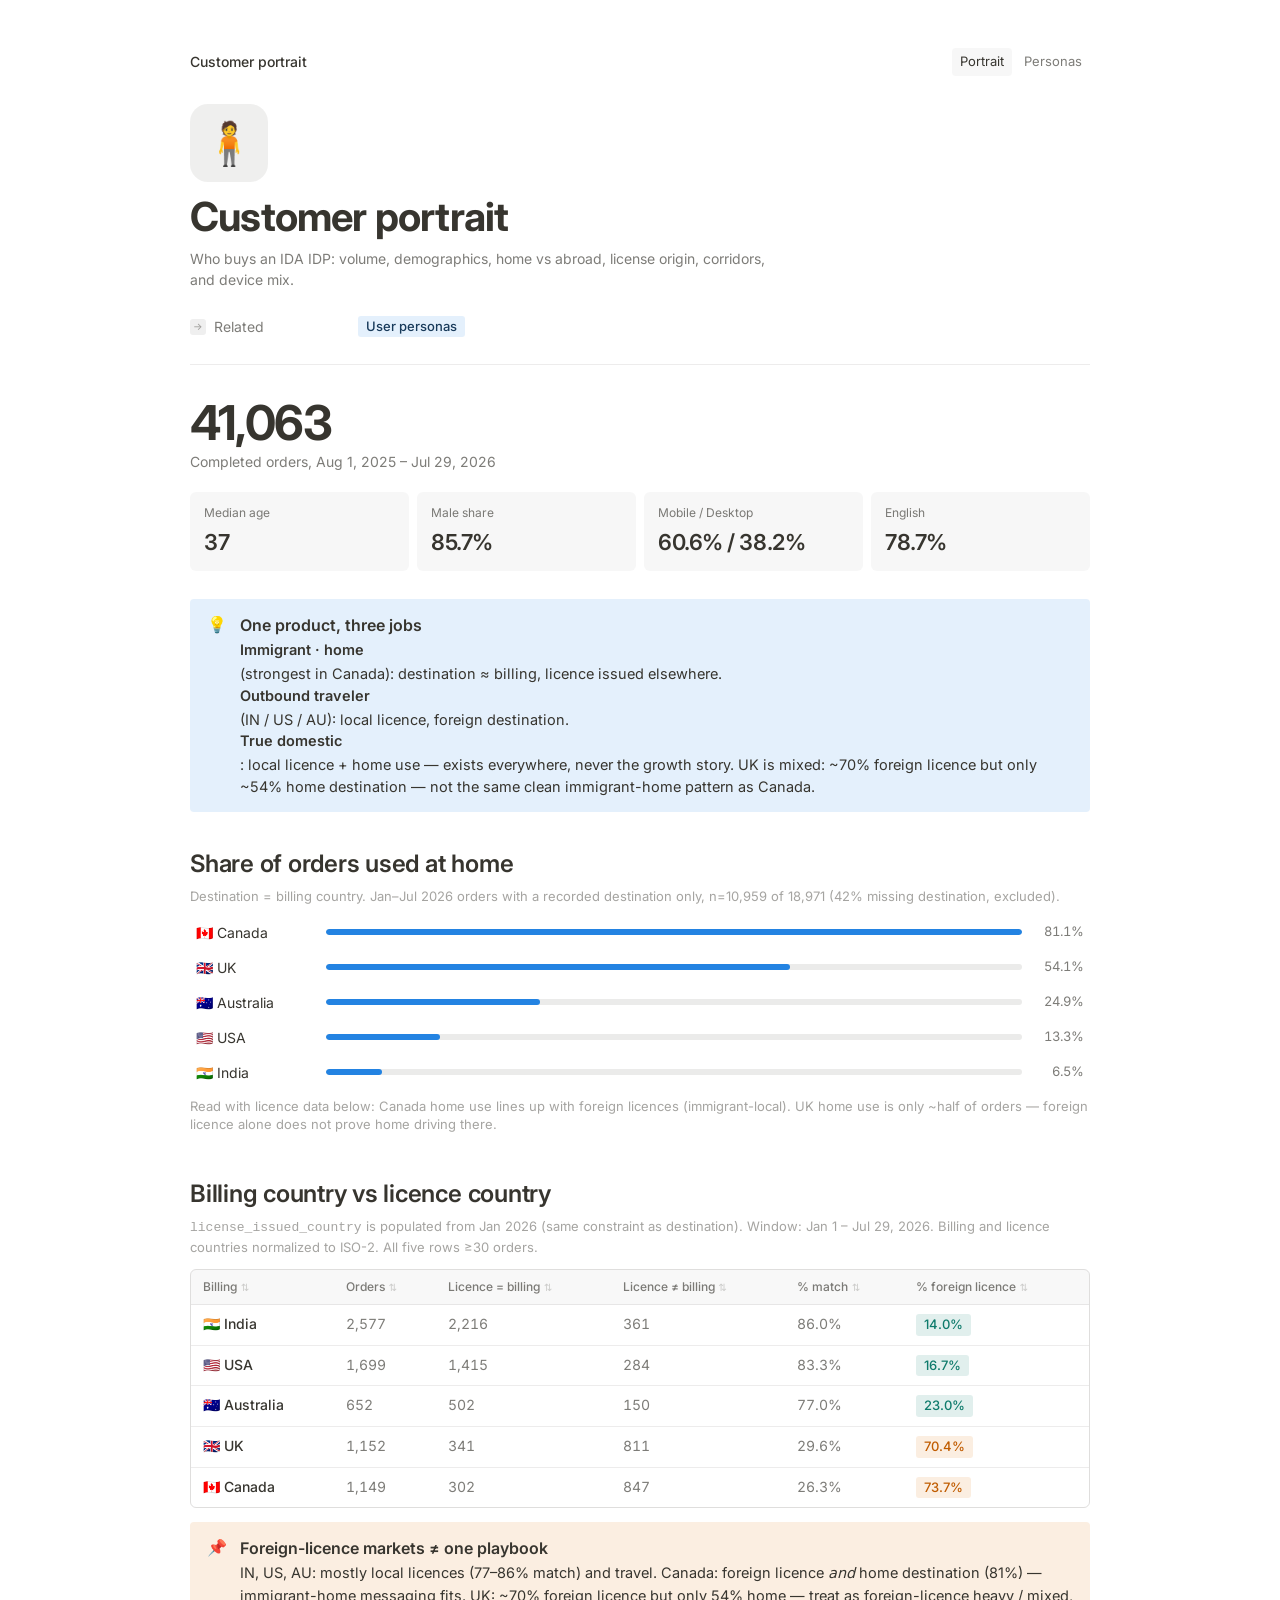
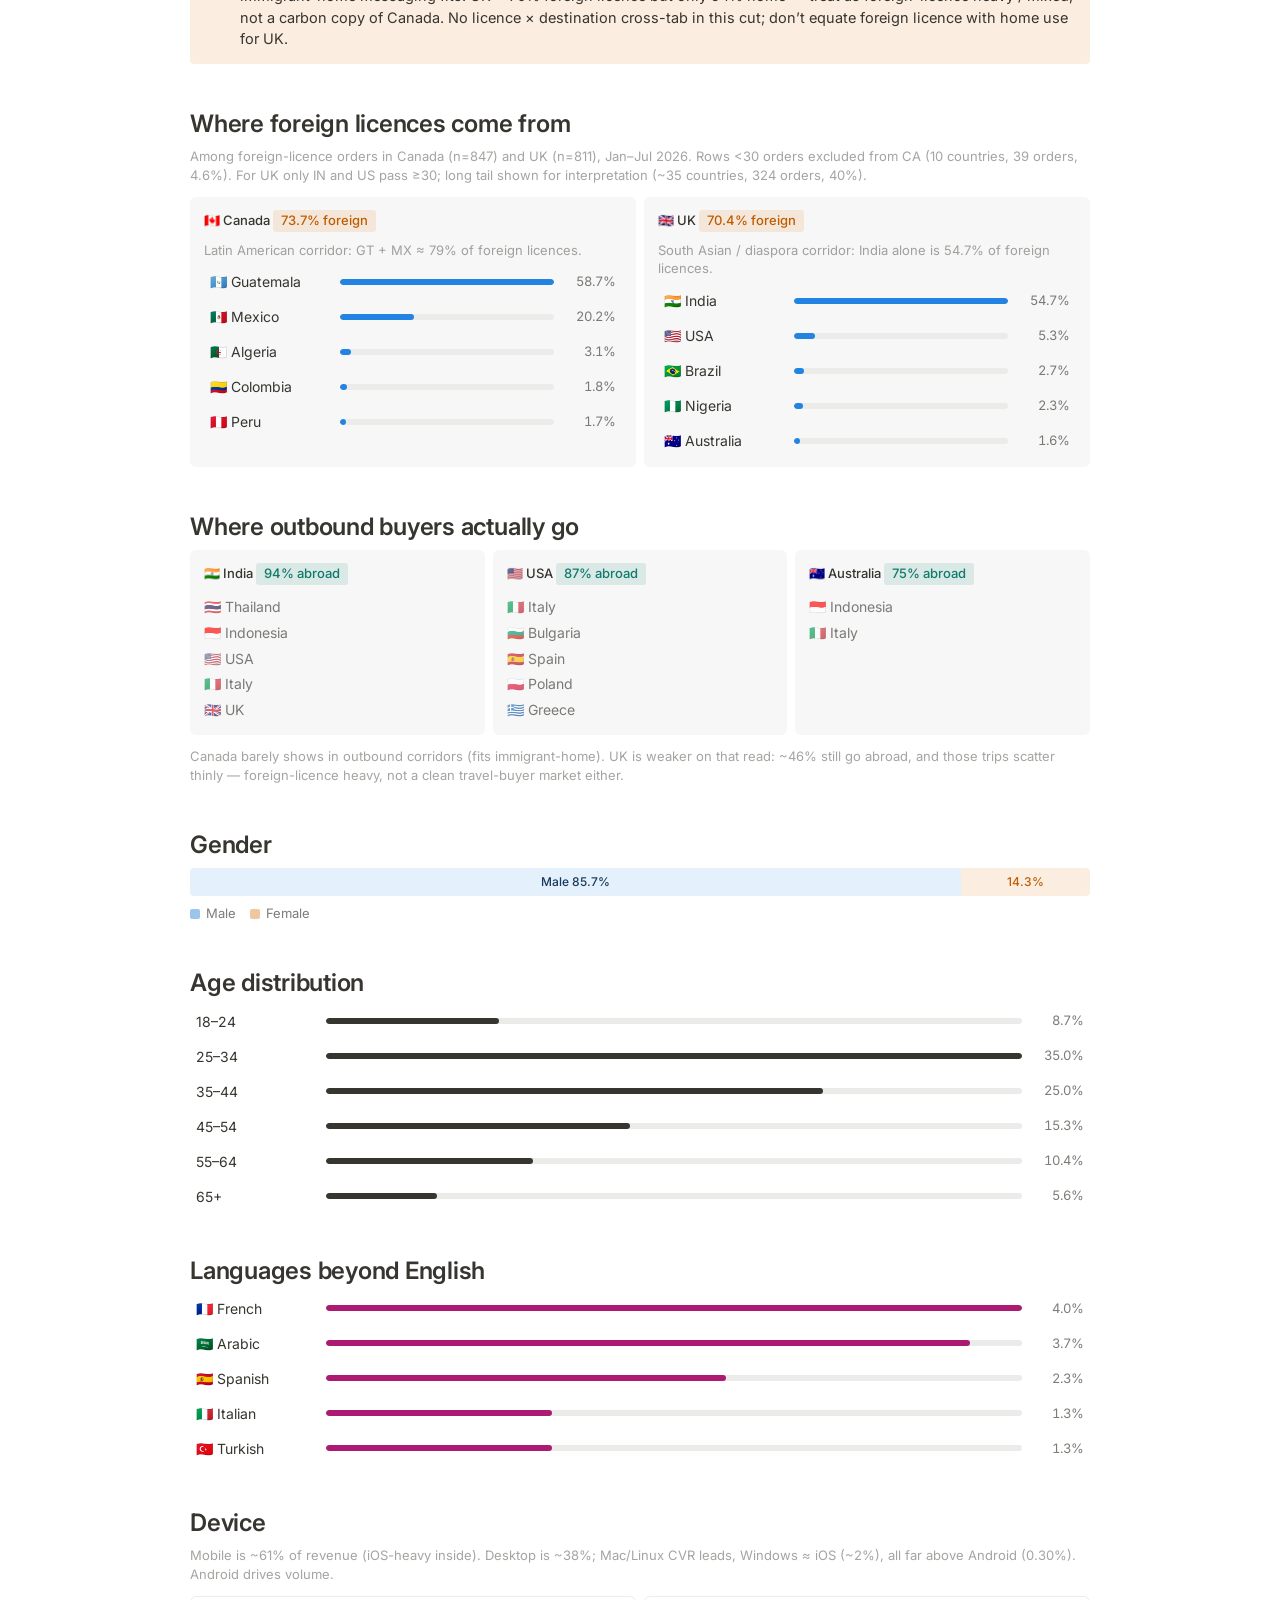
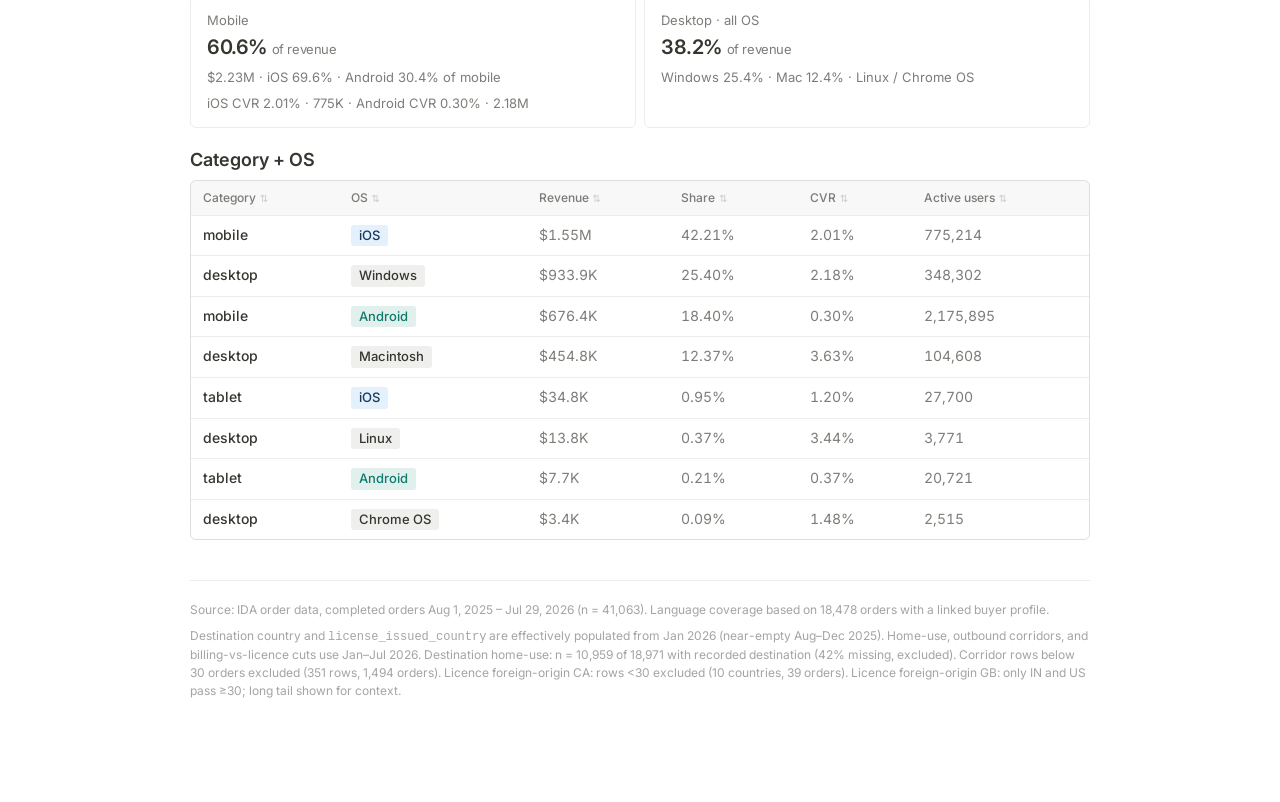
==== commit 17da4a01: "Show mobile and desktop revenue split in the KPI row. Co-authored-by: Cursor <cursoragent@cursor.com" ====
--- a/index.html
+++ b/index.html
@@ -38,7 +38,7 @@
   <div class="kpi-row">
     <div class="kpi"><div class="l">Median age</div><div class="v">37</div></div>
     <div class="kpi"><div class="l">Male share</div><div class="v">85.7%</div></div>
-    <div class="kpi"><div class="l">Desktop revenue</div><div class="v">38.2%</div></div>
+    <div class="kpi"><div class="l">Mobile / Desktop</div><div class="v">60.6% / 38.2%</div></div>
     <div class="kpi"><div class="l">English</div><div class="v">78.7%</div></div>
   </div>
 
